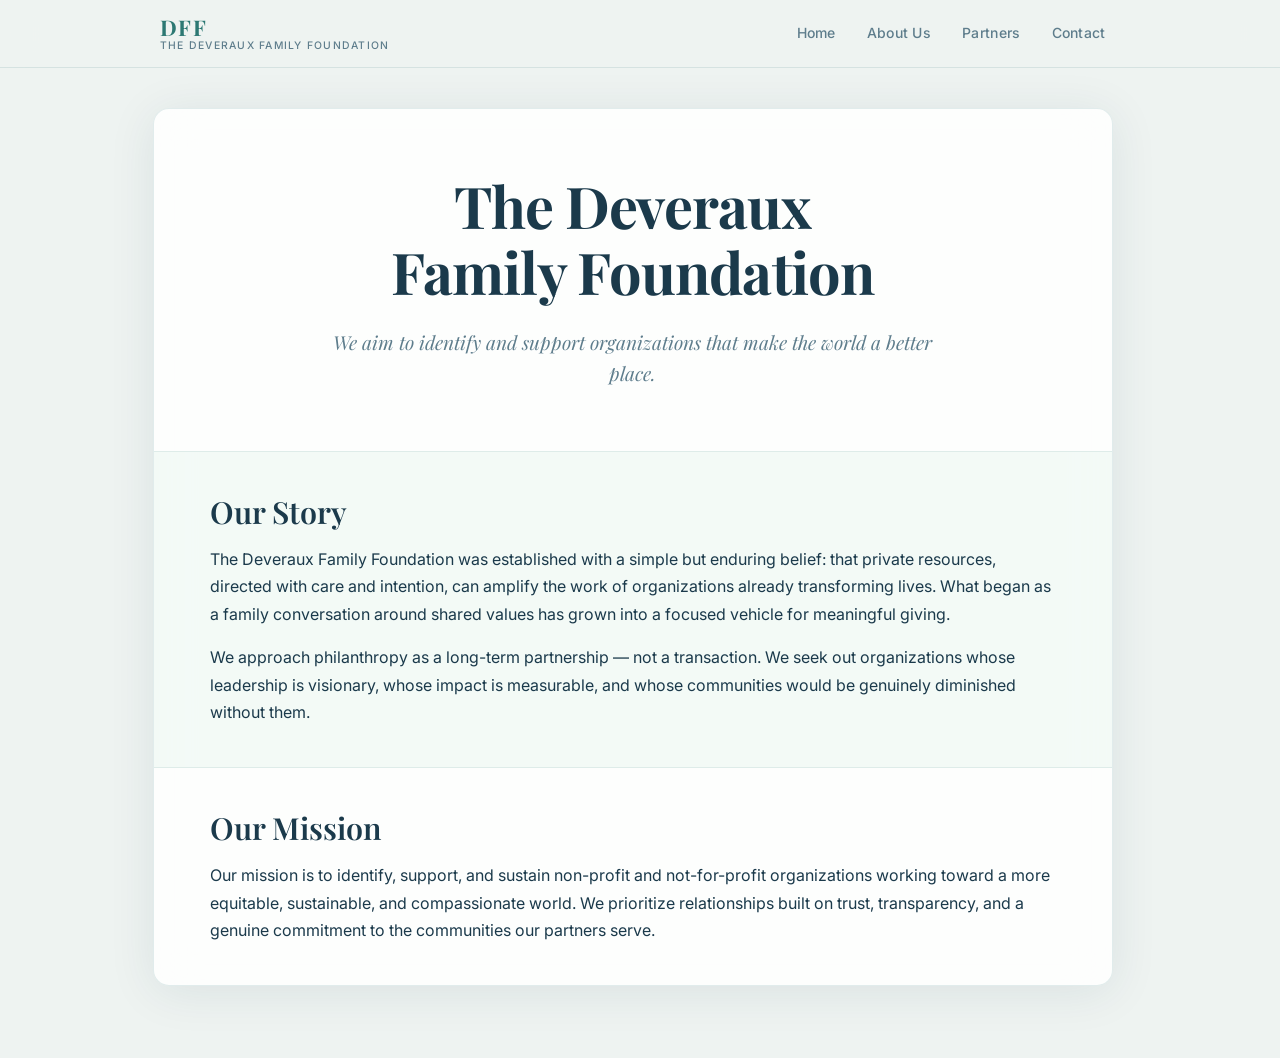
==== index.html @ 50960d30 "initial commit" ====
<!DOCTYPE html>
<html lang="en">
<head>
  <meta charset="UTF-8" />
  <meta name="viewport" content="width=device-width, initial-scale=1.0" />
  <title>The Deveraux Family Foundation</title>
  <meta name="description" content="The Deveraux Family Foundation identifies and supports organizations that make the world a better place." />
  <!-- Google Fonts -->
  <link rel="preconnect" href="https://fonts.googleapis.com" />
  <link rel="preconnect" href="https://fonts.gstatic.com" crossorigin />
  <link href="https://fonts.googleapis.com/css2?family=Playfair+Display:ital,wght@0,400;0,600;0,700;1,400&family=Inter:wght@300;400;500;600&display=swap" rel="stylesheet" />
  <link rel="icon" href="data:,">
  <link rel="stylesheet" href="css/style.css" />
</head>
<body>
  <!-- Three.js renders the animated background into this canvas.
       It sits behind everything via z-index: 0. -->
  <canvas id="bg-canvas"></canvas>
  <!-- ── Header ─────────────────────────────────────────────────────────────
       Lives OUTSIDE the Barba wrapper so it persists across page transitions. -->
  <header class="site-header">
    <div class="header-inner">
      <a href="index.html" class="logo-link">
        <!--
          TO ADD YOUR LOGO:
          1. Place your PNG at assets/logo.png
          2. Uncomment the <img> tag below and remove the .logo-text block
        -->
        <!-- <img src="assets/logo.png" alt="The Deveraux Family Foundation" class="logo-img" /> -->
        <div class="logo-text">
          <span class="logo-acronym">DFF</span>
          <span class="logo-name">The Deveraux Family Foundation</span>
        </div>
      </a>
      <nav class="site-nav" aria-label="Main navigation">
        <a href="index.html"    class="nav-link">Home</a>
        <a href="about.html"    class="nav-link">About Us</a>
        <a href="partners.html" class="nav-link">Partners</a>
        <a href="contact.html"  class="nav-link">Contact</a>
      </nav>
    </div>
  </header>
  <!-- ── Barba Wrapper ───────────────────────────────────────────────────────
       Barba.js replaces the *container* (below) on every navigation.
       Everything outside this wrapper — canvas, header — is untouched. -->
  <div id="barba-wrapper" data-barba="wrapper">
    <main class="page-container"
          data-barba="container"
          data-barba-namespace="home">

      <div class="content-panel">
        <!-- Hero -->
        <section class="section section--hero">
          <h1 class="display-title">
            The Deveraux<br />Family Foundation
          </h1>
          <p class="tagline">
            We aim to identify and support organizations that make the world a better place.
          </p>
        </section>
        <!-- Our Story -->
        <section class="section section--alt">
          <h2>Our Story</h2>
          <!--
            PLACEHOLDER — replace this text with the foundation's actual history.
          -->
          <p>
            The Deveraux Family Foundation was established with a simple but enduring belief:
            that private resources, directed with care and intention, can amplify the work of
            organizations already transforming lives. What began as a family conversation around
            shared values has grown into a focused vehicle for meaningful giving.
          </p>
          <p>
            We approach philanthropy as a long-term partnership — not a transaction. We seek out
            organizations whose leadership is visionary, whose impact is measurable, and whose
            communities would be genuinely diminished without them.
          </p>
        </section>
        <!-- Our Mission -->
        <section class="section">
          <h2>Our Mission</h2>
          <!--
            PLACEHOLDER — replace with the foundation's mission statement or guiding principles.
          -->
          <p>
            Our mission is to identify, support, and sustain non-profit and not-for-profit
            organizations working toward a more equitable, sustainable, and compassionate world.
            We prioritize relationships built on trust, transparency, and a genuine commitment
            to the communities our partners serve.
          </p>
        </section>
      </div><!-- /.content-panel -->
    </main>
  </div><!-- /#barba-wrapper -->
  <!-- ── Scripts ─────────────────────────────────────────────────────────────
       importmap maps bare module specifiers (e.g. 'three') to CDN URLs.
       Must come before any <script type="module">. -->
  <script type="importmap">
  {
    "imports": {
      "three":       "https://esm.sh/three@0.160.0",
      "gsap":        "https://esm.sh/gsap@3.12.5",
      "@barba/core": "https://esm.sh/@barba/core@2.9.7"
    }
  }
  </script>
  <script type="module" src="js/app.js"></script>
</body>
</html>
---- css/style.css ----
/* =============================================================================
   The Deveraux Family Foundation — Main Stylesheet
   =============================================================================
   All design tokens (colors, fonts, spacing) are CSS custom properties at the
   top of this file. Changing a value here cascades everywhere — start here
   when you want to tweak the look.
   ============================================================================= */

/* ── Reset ───────────────────────────────────────────────────────────────── */
*, *::before, *::after { box-sizing: border-box; margin: 0; padding: 0; }
html { scroll-behavior: smooth; scrollbar-gutter: stable; }

/* ── Design Tokens ───────────────────────────────────────────────────────── */
:root {
  /* Brand palette — pulled from the logo's greens, teals, and blues */
  --clr-teal:         #2C7873;
  --clr-teal-light:   #3D9E98;
  --clr-blue:         #4A90A4;
  --clr-blue-light:   #6BB3C4;
  --clr-green:        #52B788;
  --clr-dark:         #1B3A4B;   /* primary text */
  --clr-mid:          #5E7D8C;   /* secondary text */
  --clr-muted:        #8AABBA;   /* placeholder / tertiary */

  /* Background — warm-tinted off-white that sits behind the Three.js canvas */
  --clr-bg:           #EEF3F1;

  /* Semi-transparent content panel */
  --panel-bg:         rgba(255, 255, 255, 0.86);
  --panel-border:     rgba(44, 120, 115, 0.13);
  --panel-shadow:     0 6px 48px rgba(27, 58, 75, 0.09);
  --panel-radius:     16px;

  /* Alternating section tint inside the panel */
  --section-alt-bg:   rgba(82, 183, 136, 0.06);
  --section-border:   rgba(44, 120, 115, 0.10);

  /* Typography */
  --font-display:     'Playfair Display', Georgia, serif;
  --font-body:        'Inter', system-ui, sans-serif;

  /* Layout */
  --header-h:         68px;
  --panel-max-w:      960px;
  --panel-px:         clamp(1.75rem, 5vw, 3.5rem);
  --panel-py:         clamp(2rem, 4.5vh, 3.25rem);
}

/* ── Base ────────────────────────────────────────────────────────────────── */
body {
  font-family: var(--font-body);
  font-size: 1rem;
  line-height: 1.72;
  color: var(--clr-dark);
  background-color: var(--clr-bg);
  min-height: 100vh;
  -webkit-font-smoothing: antialiased;
  -moz-osx-font-smoothing: grayscale;
}

/* ── Three.js Background Canvas ──────────────────────────────────────────── */
#bg-canvas {
  position: fixed;
  inset: 0;
  width: 100%;
  height: 100%;
  z-index: 0;
  display: block;
}

/* ── Header ──────────────────────────────────────────────────────────────── */
.site-header {
  position: fixed;
  top: 0;
  left: 0;
  right: 0;
  height: var(--header-h);
  z-index: 100;
  background: rgba(238, 243, 241, 0.82);
  backdrop-filter: blur(16px);
  -webkit-backdrop-filter: blur(16px);
  border-bottom: 1px solid var(--panel-border);
}

.header-inner {
  max-width: calc(var(--panel-max-w) + 4rem);
  margin: 0 auto;
  height: 100%;
  padding: 0 2rem;
  display: flex;
  align-items: center;
  justify-content: space-between;
  gap: 1rem;
}

/* ── Logo ─────────────────────────────────────────────────────────────────── */
.logo-link {
  display: flex;
  align-items: center;
  gap: 0.6rem;
  text-decoration: none;
  flex-shrink: 0;
}

/* Uncomment and use .logo-img once you have the PNG */
.logo-img {
  height: 40px;
  width: auto;
  display: block;
}

.logo-text {
  display: flex;
  flex-direction: column;
  line-height: 1.1;
}

.logo-acronym {
  font-family: var(--font-display);
  font-size: 1.35rem;
  font-weight: 700;
  color: var(--clr-teal);
  letter-spacing: 0.06em;
}

.logo-name {
  font-family: var(--font-body);
  font-size: 0.65rem;
  font-weight: 500;
  color: var(--clr-mid);
  letter-spacing: 0.12em;
  text-transform: uppercase;
}

/* ── Navigation ───────────────────────────────────────────────────────────── */
.site-nav {
  display: flex;
  align-items: center;
  gap: 0.15rem;
}

.nav-link {
  font-family: var(--font-body);
  font-size: 0.875rem;
  font-weight: 500;
  color: var(--clr-mid);
  text-decoration: none;
  padding: 0.4rem 0.9rem;
  border-radius: 7px;
  letter-spacing: 0.02em;
  transition: color 0.18s ease, background 0.18s ease;
}

.nav-link:hover {
  color: var(--clr-teal);
  background: rgba(44, 120, 115, 0.08);
}

.nav-link.active {
  color: var(--clr-teal);
  background: rgba(44, 120, 115, 0.11);
  font-weight: 600;
}

/* ── Barba Wrapper ────────────────────────────────────────────────────────── */
#barba-wrapper {
  position: relative;
  z-index: 10;
  padding-top: var(--header-h);
  min-height: 100vh;
  display: flex;
  flex-direction: column;
}

/* ── Page Container ───────────────────────────────────────────────────────── */
.page-container {
  flex: 1;
  display: flex;
  justify-content: center;
  align-items: flex-start;
  padding: 2.5rem 1.5rem 4.5rem;
}

/* ── Content Panel ────────────────────────────────────────────────────────── */
/*
  This is the frosted-glass card that sits over the background. Content lives
  inside here. Margins between the panel and the viewport edges create the
  "floating" look.
*/
.content-panel {
  width: 100%;
  max-width: var(--panel-max-w);
  background: var(--panel-bg);
  backdrop-filter: blur(22px);
  -webkit-backdrop-filter: blur(22px);
  border: 1px solid var(--panel-border);
  border-radius: var(--panel-radius);
  box-shadow: var(--panel-shadow);
  overflow: hidden;
}

/* ── Sections Inside the Panel ────────────────────────────────────────────── */
.section {
  padding: var(--panel-py) var(--panel-px);
}

/* Every other section gets a soft tint — creates visual breathing room */
.section--alt {
  background: var(--section-alt-bg);
  border-top: 1px solid var(--section-border);
  border-bottom: 1px solid var(--section-border);
}

/* ── Typography ───────────────────────────────────────────────────────────── */
h1, h2, h3, h4 {
  font-family: var(--font-display);
  line-height: 1.22;
  color: var(--clr-dark);
}

h2 { font-size: clamp(1.45rem, 3vw, 1.9rem); font-weight: 600; margin-bottom: 1rem; }
h3 { font-size: clamp(1.1rem, 2vw, 1.3rem);  font-weight: 600; margin-bottom: 0.4rem; }

p {
  color: var(--clr-dark);
  margin-bottom: 1rem;
}
p:last-child { margin-bottom: 0; }

a             { color: var(--clr-teal); }
a:hover       { text-decoration: underline; }

/* ── Hero Section (Home) ─────────────────────────────────────────────────── */
.section--hero {
  text-align: center;
  padding-top:    clamp(3rem, 7vh, 5rem);
  padding-bottom: clamp(3rem, 7vh, 5rem);
}

.display-title {
  font-family: var(--font-display);
  font-size: clamp(2.4rem, 5.5vw, 3.6rem);
  font-weight: 700;
  letter-spacing: -0.015em;
  line-height: 1.15;
  color: var(--clr-dark);
  margin-bottom: 1.4rem;
}

.tagline {
  font-family: var(--font-display);
  font-size: clamp(1rem, 2vw, 1.2rem);
  font-style: italic;
  color: var(--clr-mid);
  max-width: 600px;
  margin: 0 auto;
  line-height: 1.6;
}

/* ── Page Title Section ───────────────────────────────────────────────────── */
.section--page-title {
  padding-bottom: calc(var(--panel-py) * 0.85);
}

.page-title {
  font-family: var(--font-display);
  font-size: clamp(1.9rem, 4.5vw, 2.8rem);
  font-weight: 700;
  color: var(--clr-dark);
  margin-bottom: 0.45rem;
}

.page-subtitle {
  font-family: var(--font-display);
  font-size: 1rem;
  font-style: italic;
  color: var(--clr-mid);
}

/* ── Team Grid (About page) ───────────────────────────────────────────────── */
.team-grid {
  display: grid;
  grid-template-columns: repeat(auto-fill, minmax(190px, 1fr));
  gap: 2.25rem 2rem;
  margin-top: 1.75rem;
}

.team-card {
  display: flex;
  flex-direction: column;
  align-items: center;
  text-align: center;
}

/* Circular headshot container */
.headshot {
  width: 128px;
  height: 128px;
  border-radius: 50%;
  overflow: hidden;
  margin-bottom: 1rem;
  background: var(--section-alt-bg);
  border: 2px solid var(--section-border);
  display: flex;
  align-items: center;
  justify-content: center;
  flex-shrink: 0;
}

.headshot img {
  width: 100%;
  height: 100%;
  object-fit: cover;
  display: block;
}

/* SVG placeholder shown when no headshot image is available */
.headshot-placeholder {
  width: 100%;
  height: 100%;
  display: flex;
  align-items: center;
  justify-content: center;
  color: var(--clr-muted);
}

.headshot-placeholder svg {
  width: 54%;
  height: 54%;
}

.team-card .member-name {
  font-family: var(--font-display);
  font-size: 1.05rem;
  font-weight: 600;
  color: var(--clr-dark);
  margin-bottom: 0.2rem;
}

.team-card .member-role {
  font-size: 0.72rem;
  font-weight: 600;
  text-transform: uppercase;
  letter-spacing: 0.1em;
  color: var(--clr-teal);
  margin-bottom: 0.75rem;
}

.team-card .member-bio {
  font-size: 0.875rem;
  color: var(--clr-mid);
  line-height: 1.65;
  text-align: left;
}

/* ── Partner Cards (Partners page) ───────────────────────────────────────── */
.partner-card {
  padding: var(--panel-py) var(--panel-px);
}

.partner-card + .partner-card {
  border-top: 1px solid var(--section-border);
}

.partner-header {
  display: flex;
  align-items: center;
  gap: 1.4rem;
  margin-bottom: 1.1rem;
}

/* Partner logo container */
.partner-logo {
  width: 84px;
  height: 64px;
  flex-shrink: 0;
  border-radius: 9px;
  background: rgba(255, 255, 255, 0.75);
  border: 1px solid var(--panel-border);
  display: flex;
  align-items: center;
  justify-content: center;
  overflow: hidden;
}

.partner-logo img {
  max-width: 88%;
  max-height: 88%;
  object-fit: contain;
  display: block;
}

/* Text shown when no logo image is available */
.partner-logo-placeholder {
  font-size: 0.65rem;
  font-weight: 700;
  color: var(--clr-muted);
  text-transform: uppercase;
  letter-spacing: 0.07em;
  text-align: center;
  padding: 0.25rem;
}

.partner-name {
  font-family: var(--font-display);
  font-size: clamp(1.2rem, 2.5vw, 1.5rem);
  font-weight: 600;
  color: var(--clr-dark);
  margin: 0;
}

.partner-description {
  font-size: 0.95rem;
  color: var(--clr-mid);
  line-height: 1.72;
  margin-bottom: 0.85rem;
}

.partner-support {
  font-size: 0.9rem;
  color: var(--clr-teal);
  line-height: 1.65;
  padding: 0.85rem 1rem;
  background: rgba(44, 120, 115, 0.06);
  border-left: 3px solid var(--clr-teal);
  border-radius: 0 6px 6px 0;
}

.partner-support strong {
  font-weight: 600;
}

/* ── Contact Page ─────────────────────────────────────────────────────────── */
.contact-links {
  display: flex;
  flex-wrap: wrap;
  gap: 1rem;
  margin-top: 1.5rem;
}

.contact-btn {
  display: inline-flex;
  align-items: center;
  gap: 0.6rem;
  padding: 0.8rem 1.6rem;
  border-radius: 9px;
  font-family: var(--font-body);
  font-size: 0.95rem;
  font-weight: 500;
  text-decoration: none;
  border: 1px solid transparent;
  transition: background 0.18s ease, transform 0.15s ease, box-shadow 0.18s ease;
}

.contact-btn:hover {
  transform: translateY(-2px);
  text-decoration: none;
  box-shadow: 0 4px 16px rgba(27, 58, 75, 0.1);
}

.contact-btn svg {
  width: 18px;
  height: 18px;
  flex-shrink: 0;
}

.contact-btn--email {
  background: rgba(44, 120, 115, 0.09);
  color: var(--clr-teal);
  border-color: rgba(44, 120, 115, 0.22);
}

.contact-btn--email:hover {
  background: rgba(44, 120, 115, 0.15);
}

.contact-btn--linkedin {
  background: rgba(74, 144, 164, 0.09);
  color: var(--clr-blue);
  border-color: rgba(74, 144, 164, 0.22);
}

.contact-btn--linkedin:hover {
  background: rgba(74, 144, 164, 0.15);
}

/* ── Responsive ───────────────────────────────────────────────────────────── */
@media (max-width: 600px) {
  .logo-name     { display: none; }
  .page-container { padding: 1.5rem 1rem 3rem; }

  .partner-header {
    flex-direction: column;
    align-items: flex-start;
    gap: 0.85rem;
  }
}
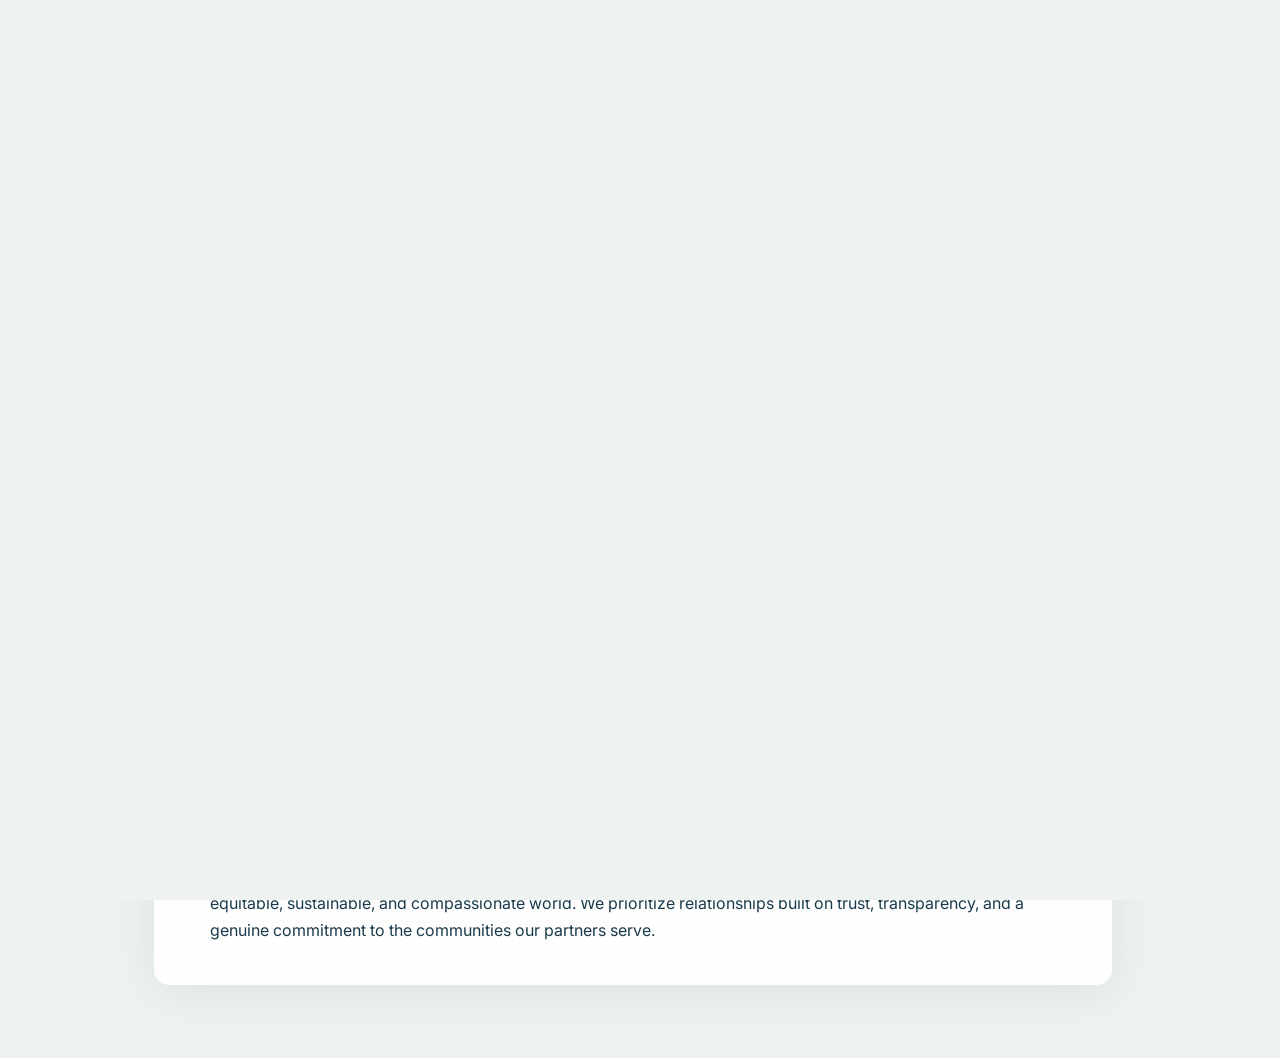
==== commit 34da9d96: "added background-color fade-in on refresh to hide formatting weirdness. Content drop now only animat" ====
--- a/index.html
+++ b/index.html
@@ -1,5 +1,5 @@
 <!DOCTYPE html>
-<html lang="en">
+<html lang="en" class="show-intro">
 <head>
   <meta charset="UTF-8" />
   <meta name="viewport" content="width=device-width, initial-scale=1.0" />
@@ -13,6 +13,9 @@
   <link rel="stylesheet" href="css/style.css" />
 </head>
 <body>
+  <!-- Intro overlay — solid cover faded out by app.js on first session load.
+       Hidden by default; only visible when <html class="show-intro">. -->
+  <div id="intro-overlay"></div>
   <!-- Three.js renders the animated background into this canvas.
        It sits behind everything via z-index: 0. -->
   <canvas id="bg-canvas"></canvas>
@@ -44,53 +47,56 @@
        Barba.js replaces the *container* (below) on every navigation.
        Everything outside this wrapper — canvas, header — is untouched. -->
   <div id="barba-wrapper" data-barba="wrapper">
-    <main class="page-container"
-          data-barba="container"
-          data-barba-namespace="home">
-
+    <div class="page-container">
+      <!-- ── Content Panel ──────────────────────────────────────────────────
+           The panel (frosted card + shadow) is persistent — it sits OUTSIDE
+           the Barba container so it never duplicates or fades during
+           transitions. Only the <main> inside swaps. -->
       <div class="content-panel">
-        <!-- Hero -->
-        <section class="section section--hero">
-          <h1 class="display-title">
-            The Deveraux<br />Family Foundation
-          </h1>
-          <p class="tagline">
-            We aim to identify and support organizations that make the world a better place.
-          </p>
-        </section>
-        <!-- Our Story -->
-        <section class="section section--alt">
-          <h2>Our Story</h2>
-          <!--
-            PLACEHOLDER — replace this text with the foundation's actual history.
-          -->
-          <p>
-            The Deveraux Family Foundation was established with a simple but enduring belief:
-            that private resources, directed with care and intention, can amplify the work of
-            organizations already transforming lives. What began as a family conversation around
-            shared values has grown into a focused vehicle for meaningful giving.
-          </p>
-          <p>
-            We approach philanthropy as a long-term partnership — not a transaction. We seek out
-            organizations whose leadership is visionary, whose impact is measurable, and whose
-            communities would be genuinely diminished without them.
-          </p>
-        </section>
-        <!-- Our Mission -->
-        <section class="section">
-          <h2>Our Mission</h2>
-          <!--
-            PLACEHOLDER — replace with the foundation's mission statement or guiding principles.
-          -->
-          <p>
-            Our mission is to identify, support, and sustain non-profit and not-for-profit
-            organizations working toward a more equitable, sustainable, and compassionate world.
-            We prioritize relationships built on trust, transparency, and a genuine commitment
-            to the communities our partners serve.
-          </p>
-        </section>
+        <main data-barba="container" data-barba-namespace="home">
+          <!-- Hero -->
+          <section class="section section--hero">
+            <h1 class="display-title">
+              The Deveraux<br />Family Foundation
+            </h1>
+            <p class="tagline">
+              We aim to identify and support organizations that make the world a better place.
+            </p>
+          </section>
+          <!-- Our Story -->
+          <section class="section section--alt">
+            <h2>Our Story</h2>
+            <!--
+              PLACEHOLDER — replace this text with the foundation's actual history.
+            -->
+            <p>
+              The Deveraux Family Foundation was established with a simple but enduring belief:
+              that private resources, directed with care and intention, can amplify the work of
+              organizations already transforming lives. What began as a family conversation around
+              shared values has grown into a focused vehicle for meaningful giving.
+            </p>
+            <p>
+              We approach philanthropy as a long-term partnership — not a transaction. We seek out
+              organizations whose leadership is visionary, whose impact is measurable, and whose
+              communities would be genuinely diminished without them.
+            </p>
+          </section>
+          <!-- Our Mission -->
+          <section class="section">
+            <h2>Our Mission</h2>
+            <!--
+              PLACEHOLDER — replace with the foundation's mission statement or guiding principles.
+            -->
+            <p>
+              Our mission is to identify, support, and sustain non-profit and not-for-profit
+              organizations working toward a more equitable, sustainable, and compassionate world.
+              We prioritize relationships built on trust, transparency, and a genuine commitment
+              to the communities our partners serve.
+            </p>
+          </section>
+        </main>
       </div><!-- /.content-panel -->
-    </main>
+    </div><!-- /.page-container -->
   </div><!-- /#barba-wrapper -->
   <!-- ── Scripts ─────────────────────────────────────────────────────────────
        importmap maps bare module specifiers (e.g. 'three') to CDN URLs.
--- a/css/style.css
+++ b/css/style.css
@@ -66,6 +66,27 @@
   height: 100%;
   z-index: 0;
   display: block;
+}
+
+/* ── Intro Overlay ───────────────────────────────────────────────────────── */
+/*
+  Solid cover shown only on the first page load of a session. The inline
+  <head> script on each HTML page toggles `html.show-intro` before body paints,
+  so repeat loads never see the overlay and first loads never flash content.
+  Sits above canvas, header, and panel so the background shader can't bleed
+  through during the fade. app.js fades it out in the Barba `once` hook.
+*/
+#intro-overlay {
+  display: none;
+}
+
+html.show-intro #intro-overlay {
+  display: block;
+  position: fixed;
+  inset: 0;
+  z-index: 9999;
+  background: var(--clr-bg);
+  pointer-events: none;
 }
 
 /* ── Header ──────────────────────────────────────────────────────────────── */
@@ -188,6 +209,7 @@
   "floating" look.
 */
 .content-panel {
+  position: relative;           /* anchors the outgoing <main> when it's absolute-positioned during a Barba transition */
   width: 100%;
   max-width: var(--panel-max-w);
   background: var(--panel-bg);
